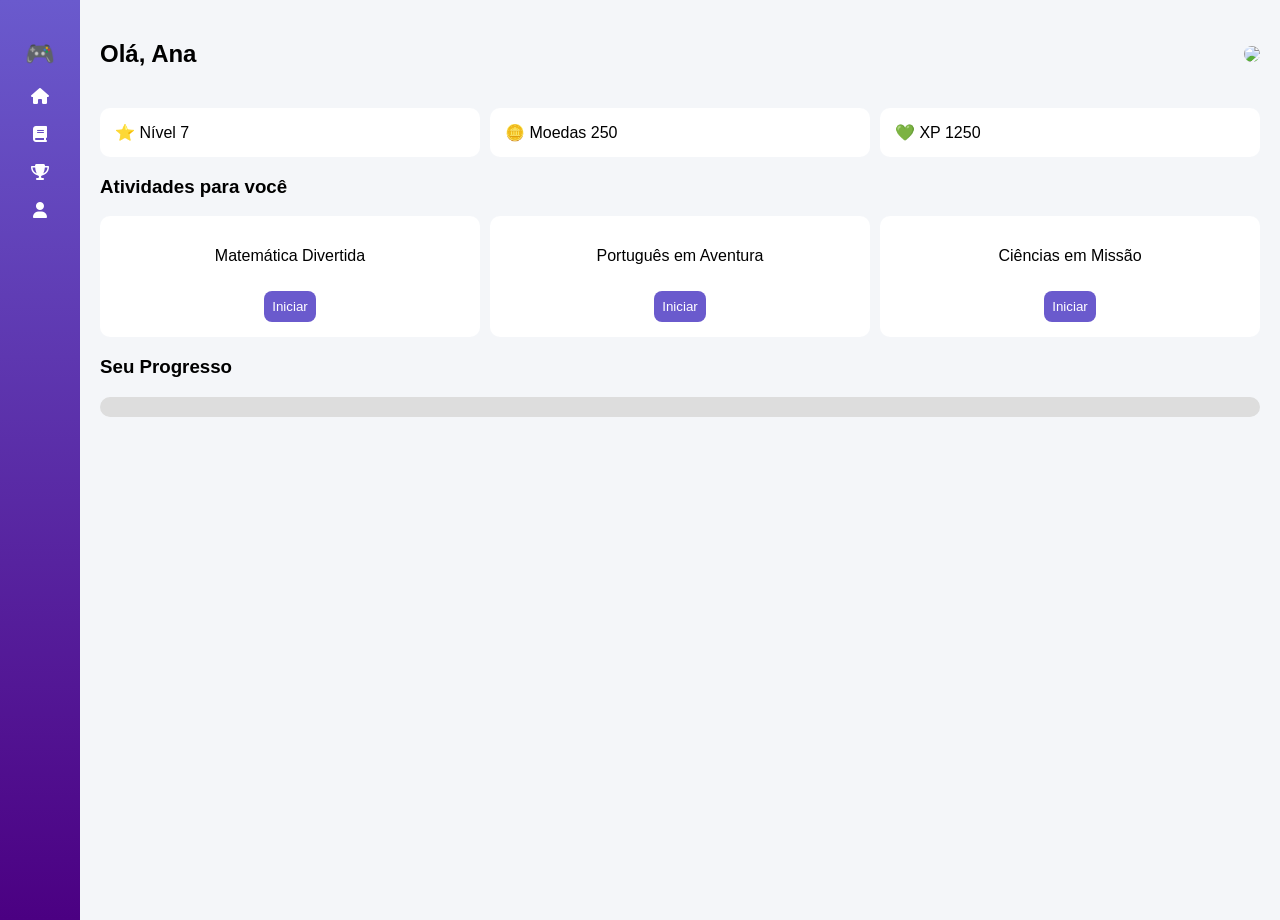
==== aluno_dashboard.html @ 71a5e29f "Adicionando dashboard, quiz e relatórios" ====
<!DOCTYPE html>
<html lang="pt-BR">

<head>
    <meta charset="UTF-8">

    <title>Dashboard do Aluno</title>

    <!-- CSS -->
    <link rel="stylesheet" href="style.css">

    <!-- FONT AWESOME -->
    <link rel="stylesheet"
    href="https://cdnjs.cloudflare.com/ajax/libs/font-awesome/6.5.0/css/all.min.css">
</head>

<body>

    <div class="layout">

        <!-- SIDEBAR -->
        <aside class="sidebar">

            <h2>🎮</h2>

            <nav>

                <!-- HOME -->
                <a href="aluno_dashboard.html">
                    <i class="fa-solid fa-house"></i>
                </a>

                <!-- QUIZ / ATIVIDADES -->
                <a href="atividade.html">
                    <i class="fa-solid fa-book"></i>
                </a>

                <!-- RELATÓRIOS -->
                <a href="relatorios.html">
                    <i class="fa-solid fa-trophy"></i>
                </a>

                <!-- PERFIL -->
                <a href="perfil.html">
                    <i class="fa-solid fa-user"></i>
                </a>

            </nav>

        </aside>

        <!-- CONTEÚDO -->
        <main class="content">

            <!-- TOPO -->
            <header class="topo">

                <h2 id="saudacao"></h2>

                <img src="https://i.pravatar.cc/40" class="avatar">

            </header>

            <!-- CARDS -->
            <section class="cards">

                <div class="card-info">
                    ⭐ Nível <span id="nivel"></span>
                </div>

                <div class="card-info">
                    🪙 Moedas <span id="moedas"></span>
                </div>

                <div class="card-info">
                    💚 XP <span id="xp"></span>
                </div>

            </section>

            <!-- ATIVIDADES -->
            <section>

                <h3>Atividades para você</h3>

                <div class="atividades">

                    <div class="atividade-card">

                        <p>Matemática Divertida</p>

                        <button onclick="ganharPontos(10)">
                            Iniciar
                        </button>

                    </div>

                    <div class="atividade-card">

                        <p>Português em Aventura</p>

                        <button onclick="ganharPontos(20)">
                            Iniciar
                        </button>

                    </div>

                    <div class="atividade-card">

                        <p>Ciências em Missão</p>

                        <button onclick="ganharPontos(30)">
                            Iniciar
                        </button>

                    </div>

                </div>

            </section>

            <!-- PROGRESSO -->
            <section>

                <h3>Seu Progresso</h3>

                <div class="barra">
                    <div id="barraProgresso"></div>
                </div>

            </section>

        </main>

    </div>

    <!-- JS -->
    <script type="module" src="js/script.js"></script>

</body>

</html>
---- style.css ----
.login-body {
    background: linear-gradient(135deg, #a18cd1, #6a5acd);
    height: 100vh;
    display: flex;
    justify-content: center;
    align-items: center;
}

.login-container{
    background: white;
    padding: 40px;
    border-radius: 15px;
    text-align: center;
    width: 300px;
}

.login-container input{
    width: 100%;
    padding: 10px;
    margin-top: 10px;
    border-radius: 8px;
    border: 1px solid #ccc;
}

.login-container button{
    width: 100%;
    margin-top: 15px;
    padding: 10px;
    background: #6a5acd;
    color: white;
    border: none;
    border-radius: 8px;
}

body {
  margin: 0;
  font-family: Arial;
  background: #f4f6f9;
}

/* LAYOUT */
.layout {
  display: flex;
}

/* SIDEBAR */
.sidebar {
  width: 80px;
  background: linear-gradient(#6a5acd, #4b0082);
  height: 100vh;
  color: white;
  text-align: center;
  padding-top: 20px;
}

.sidebar a {
  display: block;
  margin: 20px 0;
  color: white;
  text-decoration: none;
}

/* CONTEÚDO */
.content {
  flex: 1;
  padding: 20px;
}

/* TOPO */
.topo {
  display: flex;
  justify-content: space-between;
  align-items: center;
}

.avatar {
  border-radius: 50%;
}

/* CARDS */
.cards {
  display: flex;
  gap: 10px;
  margin-top: 20px;
}

.card-info {
  background: white;
  padding: 15px;
  border-radius: 10px;
  flex: 1;
}

/* ATIVIDADES */
.atividades {
  display: flex;
  gap: 10px;
  margin-top: 10px;
}

.atividade-card {
  background: white;
  padding: 15px;
  border-radius: 10px;
  flex: 1;
  text-align: center;
}

button {
  margin-top: 10px;
  padding: 8px;
  border: none;
  background: #6a5acd;
  color: white;
  border-radius: 8px;
  cursor: pointer;
}

/* PROGRESSO */
.barra {
  width: 100%;
  height: 20px;
  background: #ddd;
  border-radius: 10px;
  margin-top: 10px;
}

#barraProgresso {
  height: 100%;
  width: 0%;
  background: #4caf50;
  border-radius: 10px;
}

.quiz-body {
  margin: 0;
  font-family: Arial;
  background: linear-gradient(#14002e, #3d1366);
  height: 100vh;
  display: flex;
  justify-content: center;
  align-items: center;
}

.quiz-container {
  width: 900px;
}

/* TOPO */
.quiz-topo {
  display: flex;
  align-items: center;
  justify-content: space-between;
  color: white;
  margin-bottom: 20px;
}

.voltar {
  background: rgba(255,255,255,0.2);
  border: none;
  color: white;
  padding: 10px;
  border-radius: 50%;
}

.status,
.vidas {
  font-size: 20px;
}

.xp-container {
  width: 300px;
  height: 15px;
  background: rgba(255,255,255,0.2);
  border-radius: 10px;
}

.xp-barra {
  width: 60%;
  height: 100%;
  background: #57e389;
  border-radius: 10px;
}

/* CARD */
.quiz-card {
  background: white;
  padding: 40px;
  border-radius: 20px;
  text-align: center;
}

.nivel {
  background: #7c3aed;
  color: white;
  padding: 5px 15px;
  border-radius: 20px;
}

/* ALTERNATIVAS */
.alternativas {
  display: grid;
  grid-template-columns: 1fr 1fr;
  gap: 15px;
  margin-top: 30px;
}

.alternativas button {
  padding: 20px;
  border: 2px solid #ddd;
  border-radius: 12px;
  font-size: 20px;
  cursor: pointer;
  background: white;
}

.alternativas button:hover {
  background: #f3f3f3;
}

/* RESULTADO */
.resultado {
  margin-top: 20px;
  background: #57e389;
  color: white;
  padding: 20px;
  border-radius: 15px;
  text-align: center;
  display: none;
  font-size: 20px;
}

/* BOTÃO */
.proximo {
  width: 100%;
  margin-top: 20px;
  padding: 15px;
  border: none;
  background: #7c3aed;
  color: white;
  border-radius: 15px;
  font-size: 18px;
}

/* PROFESSOR */

.layout-professor {
  display: flex;
  background: #f4f6f9;
  min-height: 100vh;
}

/* SIDEBAR */
.sidebar-professor {
  width: 90px;
  background: #0f9d8a;
  color: white;
  text-align: center;
  padding-top: 20px;
}

.sidebar-professor nav a {
  display: block;
  margin: 30px 0;
  color: white;
  font-size: 20px;
}

/* CONTEÚDO */
.conteudo-professor {
  flex: 1;
  padding: 25px;
}

/* TOPO */
.topo-professor {
  display: flex;
  justify-content: space-between;
  align-items: center;
}

.avatar-professor {
  border-radius: 50%;
}

/* CARDS */
.cards-professor {
  display: flex;
  gap: 15px;
  margin-top: 25px;
}

.card-professor {
  background: white;
  flex: 1;
  padding: 20px;
  border-radius: 15px;
}

/* GRÁFICO */
.grafico-section {
  display: flex;
  gap: 20px;
  margin-top: 25px;
}

.grafico-card {
  background: white;
  flex: 2;
  padding: 20px;
  border-radius: 15px;
}

.grafico {
  position: relative;
  height: 250px;
  margin-top: 20px;
}

.linha {
  position: absolute;
  width: 80%;
  height: 4px;
  background: #0f9d8a;
  top: 120px;
  left: 40px;
  transform: rotate(-10deg);
}

/* PONTOS */
.ponto {
  width: 18px;
  height: 18px;
  background: #0f9d8a;
  border-radius: 50%;
  position: absolute;
}

.p1 { left: 40px; top: 180px; }
.p2 { left: 160px; top: 150px; }
.p3 { left: 280px; top: 100px; }
.p4 { left: 400px; top: 50px; }

/* ATIVIDADES */
.atividade-recente {
  background: white;
  flex: 1;
  padding: 20px;
  border-radius: 15px;
}

.atividade-item {
  background: #f3f3f3;
  padding: 12px;
  border-radius: 10px;
  margin-top: 10px;
}

.atividade-recente button {
  width: 100%;
  margin-top: 20px;
  padding: 12px;
  background: #0f9d8a;
  border: none;
  color: white;
  border-radius: 10px;
}

/* RELATÓRIOS */

.relatorio-body {
  background: #f4f6f9;
}

/* GRID CENTRAL */
.relatorio-grid {
  display: flex;
  gap: 20px;
  margin-top: 25px;
}

/* GRÁFICO */
.grafico-relatorio {
  background: white;
  flex: 2;
  padding: 20px;
  border-radius: 20px;
}

.grafico-barras {
  display: flex;
  align-items: flex-end;
  justify-content: space-around;
  height: 250px;
  margin-top: 20px;
}

.barra-item {
  text-align: center;
}

.barra-vertical {
  width: 40px;
  background: #0f9d8a;
  border-radius: 10px 10px 0 0;
}

.h1 { height: 120px; }
.h2 { height: 180px; }
.h3 { height: 150px; }
.h4 { height: 220px; }
.h5 { height: 190px; }

/* RANKING */
.ranking-card {
  background: white;
  flex: 1;
  padding: 20px;
  border-radius: 20px;
}

.ranking-item {
  background: #f3f3f3;
  padding: 12px;
  border-radius: 10px;
  margin-top: 10px;
}

/* TABELA */
.tabela-section {
  background: white;
  margin-top: 25px;
  padding: 20px;
  border-radius: 20px;
}

table {
  width: 100%;
  border-collapse: collapse;
  margin-top: 15px;
}

thead {
  background: #0f9d8a;
  color: white;
}

th,
td {
  padding: 15px;
  text-align: left;
}

tbody tr:nth-child(even) {
  background: #f3f3f3;
}
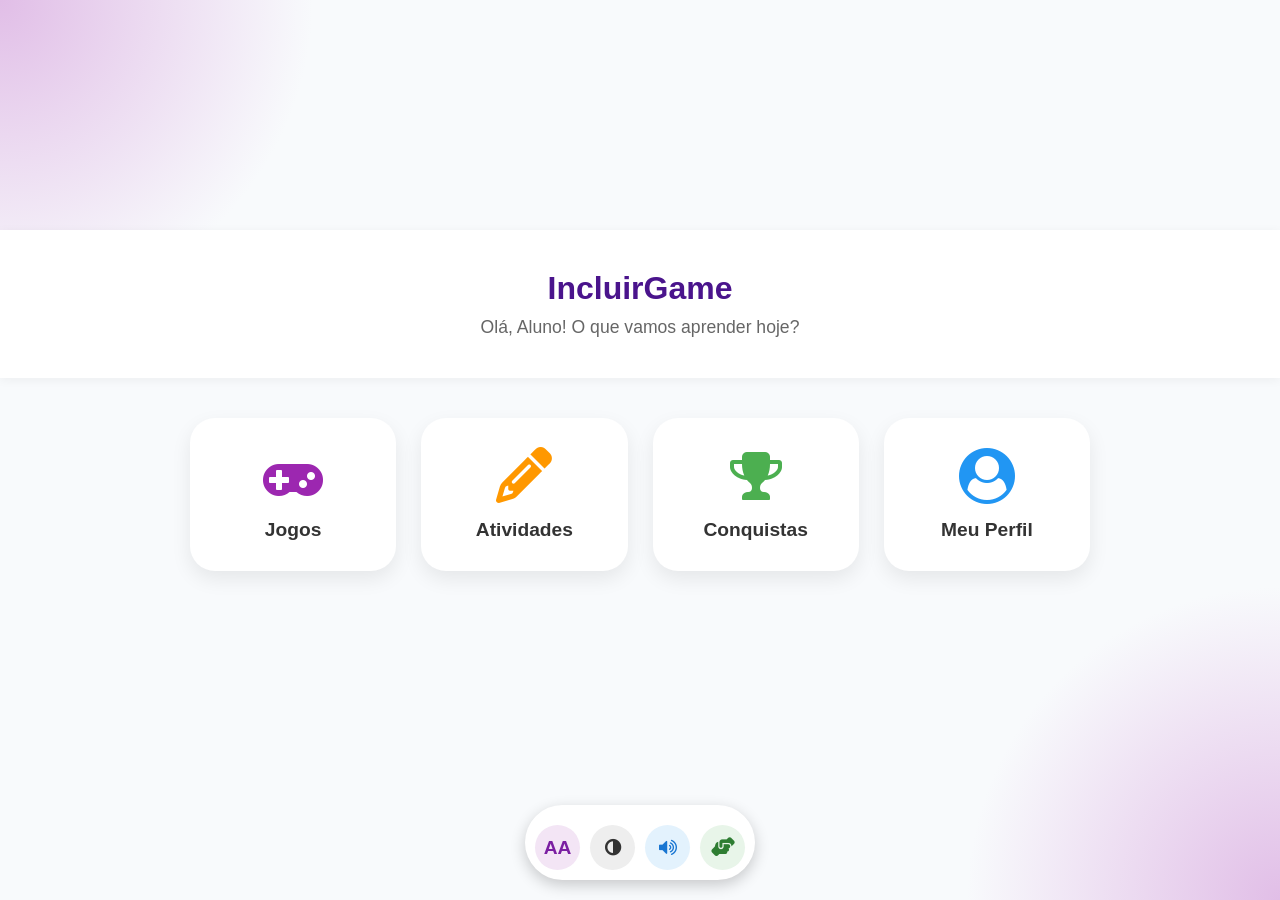
==== commit bd4cf328: "Corrige layout das páginas" ====
--- a/aluno_dashboard.html
+++ b/aluno_dashboard.html
@@ -5,138 +5,65 @@
     <meta charset="UTF-8">
 
     <title>Dashboard do Aluno</title>
-
-    <!-- CSS -->
     <link rel="stylesheet" href="style.css">
-
-    <!-- FONT AWESOME -->
     <link rel="stylesheet"
     href="https://cdnjs.cloudflare.com/ajax/libs/font-awesome/6.5.0/css/all.min.css">
+    <link rel="stylesheet" href="https://cdnjs.cloudflare.com/ajax/libs/font-awesome/4.7.0/css/font-awesome.min.css">
 </head>
+<body>
+   <header>
+    <h1>IncluirGame</h1>
+    <p>Olá, Aluno! O que vamos aprender hoje?</p>
+   </header>
 
-<body>
+   <main class="dashboard-grid">
+    <a href="jogos.html" class="card jogos">
+     <i class="fa fa-gamepad"></i>
+     <span>Jogos</span>
+    </a>
 
-    <div class="layout">
+    <a href="atividade.html" class="card atividades">
+        <i class="fa fa-pencil-alt"></i>
+        <span>Atividades</span>
+    </a>
 
-        <!-- SIDEBAR -->
-        <aside class="sidebar">
+    <a href="conquistas.html" class="card conquistas">
+        <i class="fa fa-trophy"></i>
+        <span>Conquistas</span>
+    </a>
 
-            <h2>🎮</h2>
+    <a href="meu_perfil.html" class="card perfil">
+        <i class="fa fa-user-circle"></i>
+        <span>Meu Perfil</span>
+    </a>
+   </main>
 
-            <nav>
+   <div class="footer-acc">
+       <button class="acc-btn text-size">AA</button>
+       <button class="acc-btn contrast"><i class="fa fa-adjust"></i></button>
+       <button class="acc-btn audio"><i class="fa fa-volume-up"></i></button>
+       <button class="acc-btn libras"><i class="fa fa-hands-helping"></i></button>
+   </div>
+  <!--parte de acessbilidade-->
+    <div vw class="enabled">
+    <div vw-access-button class="active"></div>
+    <div vw-plugin-wrapper>
+        <div class="vw-plugin-top-wrapper"></div>
+    </div>
+</div>
 
-                <!-- HOME -->
-                <a href="aluno_dashboard.html">
-                    <i class="fa-solid fa-house"></i>
-                </a>
-
-                <!-- QUIZ / ATIVIDADES -->
-                <a href="atividade.html">
-                    <i class="fa-solid fa-book"></i>
-                </a>
-
-                <!-- RELATÓRIOS -->
-                <a href="relatorios.html">
-                    <i class="fa-solid fa-trophy"></i>
-                </a>
-
-                <!-- PERFIL -->
-                <a href="perfil.html">
-                    <i class="fa-solid fa-user"></i>
-                </a>
-
-            </nav>
-
-        </aside>
-
-        <!-- CONTEÚDO -->
-        <main class="content">
-
-            <!-- TOPO -->
-            <header class="topo">
-
-                <h2 id="saudacao"></h2>
-
-                <img src="https://i.pravatar.cc/40" class="avatar">
-
-            </header>
-
-            <!-- CARDS -->
-            <section class="cards">
-
-                <div class="card-info">
-                    ⭐ Nível <span id="nivel"></span>
-                </div>
-
-                <div class="card-info">
-                    🪙 Moedas <span id="moedas"></span>
-                </div>
-
-                <div class="card-info">
-                    💚 XP <span id="xp"></span>
-                </div>
-
-            </section>
-
-            <!-- ATIVIDADES -->
-            <section>
-
-                <h3>Atividades para você</h3>
-
-                <div class="atividades">
-
-                    <div class="atividade-card">
-
-                        <p>Matemática Divertida</p>
-
-                        <button onclick="ganharPontos(10)">
-                            Iniciar
-                        </button>
-
-                    </div>
-
-                    <div class="atividade-card">
-
-                        <p>Português em Aventura</p>
-
-                        <button onclick="ganharPontos(20)">
-                            Iniciar
-                        </button>
-
-                    </div>
-
-                    <div class="atividade-card">
-
-                        <p>Ciências em Missão</p>
-
-                        <button onclick="ganharPontos(30)">
-                            Iniciar
-                        </button>
-
-                    </div>
-
-                </div>
-
-            </section>
-
-            <!-- PROGRESSO -->
-            <section>
-
-                <h3>Seu Progresso</h3>
-
-                <div class="barra">
-                    <div id="barraProgresso"></div>
-                </div>
-
-            </section>
-
-        </main>
-
+   <script src="js/login.js"></script>
+ <!--Avatar das libras-->
+<div vw class="enabled">
+    <div vw-access-button class="active"></div>
+    <div vw-plugin-wrapper>
+        <div class="vw-plugin-top-wrapper"></div>
     </div>
-
-    <!-- JS -->
-    <script type="module" src="js/script.js"></script>
+</div>
+<script src="https://vlibras.gov.br/app/vlibras-plugin.js"></script>
+<script>
+    new window.VLibras.Widget('https://vlibras.gov.br/app');
+</script> 
 
 </body>
-
 </html>
--- a/style.css
+++ b/style.css
@@ -1,456 +1,1163 @@
-.login-body {
-    background: linear-gradient(135deg, #a18cd1, #6a5acd);
-    height: 100vh;
+/* Configurações Globais */
+* {
+    margin: 0;
+    padding: 0;
+    box-sizing: border-box;
+    font-family: 'Poppins', sans-serif;
+}
+
+body {
+    background-color: #F3F0F7; /* Um lilás bem clarinho de fundo */
     display: flex;
     justify-content: center;
     align-items: center;
-}
-
-.login-container{
-    background: white;
-    padding: 40px;
-    border-radius: 15px;
+    height: 100vh;
+    padding: 20px;
+    background-color: #f5f5f5;
+    background-image: radial-gradient(circle at top left, #e1bee7 0%, transparent 20%),
+                      radial-gradient(circle at bottom right, #e1bee7 0%, transparent 20%);
+    background-attachment: fixed;
+}
+
+/* Container Principal */
+.login-container {
+    background-color: #ffffff;
+    width: 100%;
+    max-width: 400px;
+    padding: 40px 30px;
+    border-radius: 25px;
+    box-shadow: 0 10px 30px rgba(0, 0, 0, 0.05);
     text-align: center;
-    width: 300px;
-}
-
-.login-container input{
+}
+
+/* Logo e Texto do Topo */
+.logo img {
+    width: 120px; /* Ajuste conforme o tamanho da sua imagem */
+    margin-bottom: 10px;
+}
+
+.logo p {
+    color: #4A148C;
+    font-weight: 600;
+    font-size: 0.9rem;
+    margin-bottom: 30px;
+}
+
+/* Caixa de Login */
+.login-box h2 {
+    color: #333;
+    font-size: 1.4rem;
+    margin-bottom: 5px;
+}
+
+.subtitle {
+    color: #888;
+    font-size: 0.85rem;
+    margin-bottom: 25px;
+}
+
+/* Inputs */
+.input-container {
+    position: relative;
+    margin-bottom: 15px;
     width: 100%;
-    padding: 10px;
-    margin-top: 10px;
-    border-radius: 8px;
-    border: 1px solid #ccc;
-}
-
-.login-container button{
+}
+
+.input-container i {
+    position: absolute;
+    left: 15px;
+    top: 50%;
+    transform: translateY(-50%);
+    color: #888;
+    transition: 0.3s; /* Para o ícone mudar de cor suavemente também */
+} 
+
+.input-container input{
+  width: 100%;
+    padding: 12px 15px 12px 40px; /* Note o 40px aqui para dar espaço ao ícone */
+    border: 1px solid #DDD;
+    border-radius: 10px;
+    outline: none;
+    transition: 0.3s;
+    font-family: 'Poppins', sans-serif;
+}
+
+.input-container input:focus {
+    border-color: #7B1FA2;
+    box-shadow: 0 0 5px rgba(123, 31, 162, 0.2);
+}
+
+/* Faz o ícone ficar roxo quando o usuário clica no input */
+.input-container input:focus + i {
+    color: #7B1FA2;
+}
+/* Botão Entrar */
+button {
     width: 100%;
-    margin-top: 15px;
-    padding: 10px;
-    background: #6a5acd;
+    padding: 12px;
+    background-color: #6A1B9A; /* Roxo principal */
     color: white;
     border: none;
-    border-radius: 8px;
-}
-
-body {
-  margin: 0;
-  font-family: Arial;
-  background: #f4f6f9;
-}
-
-/* LAYOUT */
-.layout {
-  display: flex;
-}
-
-/* SIDEBAR */
-.sidebar {
-  width: 80px;
-  background: linear-gradient(#6a5acd, #4b0082);
-  height: 100vh;
-  color: white;
-  text-align: center;
-  padding-top: 20px;
-}
-
-.sidebar a {
-  display: block;
-  margin: 20px 0;
-  color: white;
-  text-decoration: none;
-}
-
-/* CONTEÚDO */
-.content {
-  flex: 1;
-  padding: 20px;
-}
-
-/* TOPO */
-.topo {
-  display: flex;
-  justify-content: space-between;
-  align-items: center;
-}
-
-.avatar {
-  border-radius: 50%;
-}
-
-/* CARDS */
-.cards {
-  display: flex;
-  gap: 10px;
-  margin-top: 20px;
-}
-
-.card-info {
-  background: white;
-  padding: 15px;
-  border-radius: 10px;
-  flex: 1;
-}
-
-/* ATIVIDADES */
-.atividades {
-  display: flex;
-  gap: 10px;
-  margin-top: 10px;
-}
-
-.atividade-card {
-  background: white;
-  padding: 15px;
-  border-radius: 10px;
-  flex: 1;
-  text-align: center;
-}
-
-button {
-  margin-top: 10px;
-  padding: 8px;
-  border: none;
-  background: #6a5acd;
-  color: white;
-  border-radius: 8px;
-  cursor: pointer;
-}
-
-/* PROGRESSO */
-.barra {
-  width: 100%;
-  height: 20px;
-  background: #ddd;
-  border-radius: 10px;
-  margin-top: 10px;
-}
-
-#barraProgresso {
-  height: 100%;
-  width: 0%;
-  background: #4caf50;
-  border-radius: 10px;
-}
-
-.quiz-body {
-  margin: 0;
-  font-family: Arial;
-  background: linear-gradient(#14002e, #3d1366);
-  height: 100vh;
-  display: flex;
-  justify-content: center;
-  align-items: center;
-}
-
-.quiz-container {
-  width: 900px;
-}
-
-/* TOPO */
-.quiz-topo {
-  display: flex;
-  align-items: center;
-  justify-content: space-between;
-  color: white;
-  margin-bottom: 20px;
-}
-
-.voltar {
-  background: rgba(255,255,255,0.2);
-  border: none;
-  color: white;
-  padding: 10px;
-  border-radius: 50%;
-}
-
-.status,
-.vidas {
-  font-size: 20px;
-}
-
-.xp-container {
-  width: 300px;
-  height: 15px;
-  background: rgba(255,255,255,0.2);
-  border-radius: 10px;
-}
-
-.xp-barra {
-  width: 60%;
-  height: 100%;
-  background: #57e389;
-  border-radius: 10px;
-}
-
-/* CARD */
-.quiz-card {
-  background: white;
-  padding: 40px;
-  border-radius: 20px;
-  text-align: center;
-}
-
-.nivel {
-  background: #7c3aed;
-  color: white;
-  padding: 5px 15px;
-  border-radius: 20px;
-}
-
-/* ALTERNATIVAS */
-.alternativas {
-  display: grid;
-  grid-template-columns: 1fr 1fr;
-  gap: 15px;
-  margin-top: 30px;
-}
-
-.alternativas button {
-  padding: 20px;
-  border: 2px solid #ddd;
-  border-radius: 12px;
-  font-size: 20px;
-  cursor: pointer;
-  background: white;
-}
-
-.alternativas button:hover {
-  background: #f3f3f3;
-}
-
-/* RESULTADO */
-.resultado {
-  margin-top: 20px;
-  background: #57e389;
-  color: white;
-  padding: 20px;
-  border-radius: 15px;
-  text-align: center;
-  display: none;
-  font-size: 20px;
-}
-
-/* BOTÃO */
-.proximo {
-  width: 100%;
-  margin-top: 20px;
-  padding: 15px;
-  border: none;
-  background: #7c3aed;
-  color: white;
-  border-radius: 15px;
-  font-size: 18px;
-}
-
-/* PROFESSOR */
-
-.layout-professor {
-  display: flex;
-  background: #f4f6f9;
-  min-height: 100vh;
-}
-
-/* SIDEBAR */
-.sidebar-professor {
-  width: 90px;
-  background: #0f9d8a;
-  color: white;
-  text-align: center;
-  padding-top: 20px;
-}
-
-.sidebar-professor nav a {
-  display: block;
-  margin: 30px 0;
-  color: white;
-  font-size: 20px;
-}
-
-/* CONTEÚDO */
-.conteudo-professor {
-  flex: 1;
-  padding: 25px;
-}
-
-/* TOPO */
-.topo-professor {
-  display: flex;
-  justify-content: space-between;
-  align-items: center;
-}
-
-.avatar-professor {
-  border-radius: 50%;
-}
-
-/* CARDS */
-.cards-professor {
-  display: flex;
-  gap: 15px;
-  margin-top: 25px;
-}
-
-.card-professor {
-  background: white;
-  flex: 1;
-  padding: 20px;
-  border-radius: 15px;
-}
-
-/* GRÁFICO */
-.grafico-section {
-  display: flex;
-  gap: 20px;
-  margin-top: 25px;
-}
-
-.grafico-card {
-  background: white;
-  flex: 2;
-  padding: 20px;
-  border-radius: 15px;
-}
-
-.grafico {
-  position: relative;
-  height: 250px;
-  margin-top: 20px;
-}
-
-.linha {
-  position: absolute;
-  width: 80%;
-  height: 4px;
-  background: #0f9d8a;
-  top: 120px;
-  left: 40px;
-  transform: rotate(-10deg);
-}
-
-/* PONTOS */
-.ponto {
-  width: 18px;
-  height: 18px;
-  background: #0f9d8a;
-  border-radius: 50%;
-  position: absolute;
-}
-
-.p1 { left: 40px; top: 180px; }
-.p2 { left: 160px; top: 150px; }
-.p3 { left: 280px; top: 100px; }
-.p4 { left: 400px; top: 50px; }
-
-/* ATIVIDADES */
-.atividade-recente {
-  background: white;
-  flex: 1;
-  padding: 20px;
-  border-radius: 15px;
-}
-
-.atividade-item {
-  background: #f3f3f3;
-  padding: 12px;
-  border-radius: 10px;
-  margin-top: 10px;
-}
-
-.atividade-recente button {
-  width: 100%;
-  margin-top: 20px;
-  padding: 12px;
-  background: #0f9d8a;
-  border: none;
-  color: white;
-  border-radius: 10px;
-}
-
-/* RELATÓRIOS */
-
-.relatorio-body {
-  background: #f4f6f9;
-}
-
-/* GRID CENTRAL */
-.relatorio-grid {
-  display: flex;
-  gap: 20px;
-  margin-top: 25px;
-}
-
-/* GRÁFICO */
-.grafico-relatorio {
-  background: white;
-  flex: 2;
-  padding: 20px;
-  border-radius: 20px;
-}
-
-.grafico-barras {
-  display: flex;
-  align-items: flex-end;
-  justify-content: space-around;
-  height: 250px;
-  margin-top: 20px;
-}
-
-.barra-item {
-  text-align: center;
-}
-
-.barra-vertical {
-  width: 40px;
-  background: #0f9d8a;
-  border-radius: 10px 10px 0 0;
-}
-
-.h1 { height: 120px; }
-.h2 { height: 180px; }
-.h3 { height: 150px; }
-.h4 { height: 220px; }
-.h5 { height: 190px; }
-
-/* RANKING */
-.ranking-card {
-  background: white;
-  flex: 1;
-  padding: 20px;
-  border-radius: 20px;
-}
-
-.ranking-item {
-  background: #f3f3f3;
-  padding: 12px;
-  border-radius: 10px;
-  margin-top: 10px;
-}
-
-/* TABELA */
-.tabela-section {
-  background: white;
-  margin-top: 25px;
-  padding: 20px;
-  border-radius: 20px;
-}
-
-table {
-  width: 100%;
-  border-collapse: collapse;
-  margin-top: 15px;
-}
-
-thead {
-  background: #0f9d8a;
-  color: white;
-}
-
-th,
-td {
-  padding: 15px;
-  text-align: left;
-}
-
-tbody tr:nth-child(even) {
-  background: #f3f3f3;
-}+    border-radius: 10px;
+    font-size: 1rem;
+    font-weight: 600;
+    cursor: pointer;
+    transition: background 0.3s;
+    margin-top: 10px;
+}
+
+button:hover {
+    background-color: #4A148C;
+}
+
+/* Link de Esqueceu a Senha / Cadastro (Opcional) */
+.login-box a {
+    display: block;
+    margin-top: 15px;
+    color: #7B1FA2;
+    text-decoration: none;
+    font-size: 0.8rem;
+}
+/* Texto de descrição no rodapé */
+.footer-description {
+    font-size: 0.75rem;
+    color: #666;
+    margin: 25px 0 15px;
+    line-height: 1.4;
+}
+
+/* Container dos botões */
+.accessibility-bar {
+    display: flex;
+    justify-content: center;
+    gap: 12px; /* Espaço entre os botões */
+    margin-top: 10px;
+}
+
+/* Estilo base dos botões redondos */
+.acc-btn {
+    width: 40px;
+    height: 40px;
+    border-radius: 50%;
+    border: none;
+    display: flex;
+    align-items: center;
+    justify-content: center;
+    cursor: pointer;
+    transition: transform 0.2s, background-color 0.3s;
+    font-size: 1.1rem;
+}
+
+/* Cores específicas baseadas na imagem */
+.acc-btn.libras { background-color: #E1BEE7; color: #4A148C; }
+.acc-btn.text-size { background-color: #F3E5F5; color: #7B1FA2; }
+.acc-btn.audio { background-color: #C8E6C9; color: #2E7D32; } /* Verde suave */
+.acc-btn.contrast { background-color: #CFD8DC; color: #37474F; }
+
+/* Efeito ao passar o mouse */
+.acc-btn:hover {
+    transform: scale(1.1);
+    filter: brightness(0.9);
+}
+
+/* Classe para Alto Contraste */
+body.alto-contraste {
+    background: #000 !important;
+}
+
+body.alto-contraste .login-container {
+    background: #000 !important;
+    border: 2px solid #ffff00 !important;
+    color: #ffff00 !important;
+}
+
+body.alto-contraste h2, 
+body.alto-contraste p,
+body.alto-contraste i {
+    color: #ffff00 !important;
+}
+
+body.alto-contraste button {
+    background: #ffff00 !important;
+    color: #000 !important;
+}
+
+/* Classe para aumentar a fonte */
+.fonte-grande {
+    font-size: 1.25rem !important; /* Aumenta o tamanho base */
+}
+
+/* Esconde o bonequinho azul padrão do VLibras */
+div[vw-access-button] {
+    display: none !important;
+}
+/*aluno_dashboard*/
+/*Estilização geral do aluno_dashboard*/
+* {
+            margin: 0;
+            padding: 0;
+            box-sizing: border-box;
+            font-family: 'Segoe UI', Tahoma, Geneva, Verdana, sans-serif;
+        }
+
+        body {
+            background-color: #f4f7f6;
+            display: flex;
+            flex-direction: column;
+            align-items: center;
+            min-height: 100vh;
+        }
+
+        /* Cabeçalho da Dashboard */
+        header {
+            width: 100%;
+            padding: 40px 20px;
+            text-align: center;
+            background-color: #fff;
+            box-shadow: 0 2px 10px rgba(0,0,0,0.05);
+            margin-bottom: 40px;
+        }
+
+        header h1 {
+            color: #4A148C;
+            font-size: 2rem;
+            margin-bottom: 10px;
+        }
+
+        header p {
+            color: #666;
+            font-size: 1.1rem;
+        }
+
+        /* Grid de Cards */
+        .dashboard-grid {
+            display: grid;
+            grid-template-columns: repeat(auto-fit, minmax(200px, 1fr));
+            gap: 25px;
+            width: 90%;
+            max-width: 900px;
+            padding-bottom: 100px; /* Espaço para o rodapé não cobrir */
+        }
+
+        /* Estilo Individual do Card */
+        .card {
+            background: white;
+            border-radius: 25px;
+            padding: 30px;
+            display: flex;
+            flex-direction: column;
+            align-items: center;
+            justify-content: center;
+            text-decoration: none;
+            transition: all 0.3s ease;
+            box-shadow: 0 8px 20px rgba(0,0,0,0.08);
+            border: none;
+            cursor: pointer;
+        }
+
+        .card i {
+            font-size: 3.5rem;
+            margin-bottom: 15px;
+            transition: transform 0.3s ease;
+        }
+
+        .card span {
+            font-size: 1.2rem;
+            font-weight: 700;
+            color: #333;
+        }
+
+        /* Efeito de Hover (Passar o mouse) */
+        .card:hover {
+            transform: translateY(-10px);
+            box-shadow: 0 12px 25px rgba(0,0,0,0.15);
+        }
+
+        .card:hover i {
+            transform: scale(1.1);
+        }
+
+        /* Cores dos Ícones e Bordas (Baseado na sua imagem) */
+        .card.jogos i { color: #9c27b0; } /* Roxo */
+        .card.atividades i { color: #ff9800; } /* Laranja */
+        .card.conquistas i { color: #4caf50; } /* Verde */
+        .card.perfil i { color: #2196f3; } /* Azul */
+
+        /* Rodapé de Acessibilidade (Igual ao da Login) */
+        .footer-acc {
+            position: fixed;
+            bottom: 20px;
+            background: #fff;
+            padding: 10px 20px;
+            border-radius: 50px;
+            box-shadow: 0 4px 15px rgba(0,0,0,0.2);
+            display: flex;
+            gap: 15px;
+        }
+
+        .acc-btn {
+            width: 45px;
+            height: 45px;
+            border-radius: 50%;
+            border: none;
+            background: #4A148C;
+            color: white;
+            cursor: pointer;
+            font-size: 1.2rem;
+            display: flex;
+            align-items: center;
+            justify-content: center;
+            transition: 0.3s;
+        }
+
+        .acc-btn:hover {
+            background: #7B1FA2;
+            transform: scale(1.1);
+        }
+
+        /* Responsividade para Celular */
+        @media (max-width: 600px) {
+            .dashboard-grid {
+                grid-template-columns: 1fr 1fr; /* 2 colunas no celular */
+                gap: 15px;
+            }
+            .card { padding: 20px; }
+            .card i { font-size: 2.5rem; }
+        }
+/*Atividade style*/
+/* style geral */
+        body {
+            margin: 0;
+            padding: 0;
+            font-family: 'Segoe UI', Tahoma, Geneva, Verdana, sans-serif;
+            background-color: #f0f2f5; /* Fundo cinza claro para destacar os cards */
+            display: flex;
+            flex-direction: column;
+            align-items: center;
+            min-height: 100vh;
+        }
+
+        /* cabeçalho */
+        .header-atividades {
+            width: 100%;
+            text-align: center;
+            padding: 40px 0;
+            background-color: #ffffff;
+            box-shadow: 0 2px 10px rgba(0,0,0,0.05);
+            margin-bottom: 30px;
+        }
+
+        .header-atividades h2 {
+            color: #4A148C;
+            margin: 0;
+            font-size: 2rem;
+        }
+
+        .header-atividades p {
+            color: #666;
+            margin-top: 5px;
+        }
+
+        /* container cards */
+        .atividades-container {
+            display: grid;
+            grid-template-columns: repeat(auto-fit, minmax(350px, 1fr));
+            gap: 20px;
+            width: 90%;
+            max-width: 1000px; /* Impede que os cards fiquem gigantes */
+            padding-bottom: 100px;
+        }
+
+        /* o card */
+        .atividade-card {
+            background: #ffffff;
+            border-radius: 20px;
+            padding: 25px;
+            display: flex;
+            align-items: center;
+            justify-content: space-between;
+            box-shadow: 0 6px 15px rgba(0,0,0,0.06);
+            border-left: 12px solid #ccc; /* Cor padrão */
+            transition: transform 0.3s ease;
+        }
+
+        .atividade-card:hover {
+            transform: translateY(-5px);
+        }
+
+        /* agrupamento + icone */
+        .card-left {
+            display: flex;
+            align-items: center;
+            gap: 20px;
+        }
+
+        .icon-box {
+            font-size: 2rem;
+            width: 50px;
+            text-align: center;
+        }
+
+        .info-box h3 {
+            margin: 0;
+            font-size: 1.2rem;
+            color: #333;
+        }
+
+        .info-box p {
+            margin: 5px 0 0;
+            font-size: 0.9rem;
+            color: #888;
+        }
+
+        /* cores por materia */
+        .matematica { border-left-color: #0004ff; }
+        .matematica .icon-box { color: #0004ff; }
+
+        .portugues { border-left-color: #E91E63; }
+        .portugues .icon-box { color: #E91E63; }
+
+        .historia {border-left-color:rgb(220, 20, 20);}
+        .historia .icon-box {color: rgb(220, 20, 20);}
+
+        .geografia {border-left-color:darkgreen;}
+        .geografia .icon-box{color: darkgreen;}
+        
+        .ciencias {border-left-color: #FF9800;}
+        .ciencias .icon-box{color:#FF9800;}
+
+        /* botão iniciar */
+        .btn-iniciar {
+            background-color: #4A148C;
+            color: white;
+            border: none;
+            padding: 12px 25px;
+            border-radius: 12px;
+            font-weight: bold;
+            cursor: pointer;
+            transition: background 0.3s;
+        }
+
+        .btn-iniciar:hover {
+            background-color: #7B1FA2;
+        }
+
+        /* acessibilidade */
+        .footer-acc {
+            position: fixed;
+            bottom: 20px;
+            display: flex;
+            gap: 10px;
+            background: white;
+            padding: 10px;
+            border-radius: 50px;
+            box-shadow: 0 5px 15px rgba(0,0,0,0.2);
+        }
+
+        .acc-btn {
+            width: 45px;
+            height: 45px;
+            border-radius: 50%;
+            border: none;
+            background: #4A148C;
+            color: white;
+            cursor: pointer;
+        }
+/*Aulas STYLE*/
+  :root {
+      --verde-principal: #16a394;
+      --fundo: #f8fafc;
+      --texto-escuro: #1e293b;
+      --branco: #ffffff;
+      --roxo-botao: #4c1d95; /* Cor baseada na sua imagem de atividades */
+    }
+
+    * { box-sizing: border-box; margin: 0; padding: 0; font-family: 'Poppins', sans-serif; }
+    body { background-color: var(--fundo); }
+
+    .layout-atividade { display: flex; flex-direction: column; min-height: 100vh; }
+
+    /* BARRA SUPERIOR DE PROGRESSO */
+    .header-atividade {
+      background: var(--branco);
+      padding: 15px 40px;
+      display: flex;
+      justify-content: space-between;
+      align-items: center;
+      box-shadow: 0 2px 10px rgba(0,0,0,0.05);
+      position: sticky;
+      top: 0;
+      z-index: 100;
+    }
+    .btn-sair { color: var(--texto-escuro); text-decoration: none; font-weight: 600; display: flex; align-items: center; gap: 8px; }
+
+    /* ÁREA DO CONTEÚDO (O CORAÇÃO DO TEMPLATE) */
+    .container-aula {
+      flex: 1;
+      max-width: 1000px;
+      margin: 30px auto;
+      width: 90%;
+    }
+
+    .card-aula {
+      background: var(--branco);
+      border-radius: 25px;
+      overflow: hidden;
+      box-shadow: 0 10px 30px rgba(0,0,0,0.05);
+      padding: 40px;
+    }
+
+    .badge-materia {
+      display: inline-block;
+      padding: 5px 15px;
+      border-radius: 8px;
+      color: white;
+      font-size: 12px;
+      font-weight: 700;
+      margin-bottom: 15px;
+      text-transform: uppercase;
+    }
+
+    .video-placeholder {
+      width: 100%;
+      aspect-ratio: 16 / 9;
+      background: #000;
+      border-radius: 15px;
+      margin: 20px 0;
+      display: flex;
+      align-items: center;
+      justify-content: center;
+      color: white;
+    }
+
+    .texto-aula { line-height: 1.8; color: var(--texto-escuro); font-size: 16px; }
+
+    /* RODAPÉ DE NAVEGAÇÃO */
+    .footer-aula {
+      background: var(--branco);
+      padding: 20px 40px;
+      display: flex;
+      justify-content: space-between;
+      align-items: center;
+      border-top: 1px solid #e2e8f0;
+    }
+    .btn-acao {
+      padding: 12px 25px;
+      border-radius: 12px;
+      border: none;
+      font-weight: 600;
+      cursor: pointer;
+      transition: 0.3s;
+    }
+    .btn-voltar { background: #f1f5f9; color: var(--texto-escuro); }
+    .btn-proximo { background: var(--roxo-botao); color: white; }
+    .btn-proximo:hover { transform: scale(1.05); }
+
+    /*conquista STYLE*/
+     :root {
+            --roxo-escuro: #4A148C;
+            --verde-principal: #16a394;
+            --amarelo-ouro: #FFD700;
+            --fundo: #f8fafc;
+            --branco: #ffffff;
+        }
+
+        body {
+            margin: 0; padding: 0;
+            font-family: 'Poppins', sans-serif;
+            background-color: var(--fundo);
+            display: flex; flex-direction: column; align-items: center;
+            min-height: 100vh;
+        }
+
+        /* Cabeçalho */
+        .header-conquistas {
+            width: 100%; text-align: center; padding: 40px 0;
+            background-color: var(--branco); box-shadow: 0 2px 10px rgba(0,0,0,0.05);
+            margin-bottom: 30px; position: relative;
+        }
+
+        .header-conquistas h2 { color: var(--roxo-escuro); margin: 0; font-size: 2.2rem; }
+
+        .btn-voltar {
+            position: absolute; left: 30px; top: 50%; transform: translateY(-50%);
+            color: var(--roxo-escuro); font-size: 1.5rem; text-decoration: none;
+        }
+
+        /* Container de Status (Moedas e Fogo) */
+        .status-container {
+            display: grid; grid-template-columns: repeat(auto-fit, minmax(200px, 1fr));
+            gap: 20px; width: 90%; max-width: 900px; margin-bottom: 40px;
+        }
+
+        .status-card {
+            background: var(--branco); padding: 20px; border-radius: 25px;
+            display: flex; align-items: center; gap: 20px;
+            box-shadow: 0 5px 15px rgba(0,0,0,0.05);
+        }
+
+        .status-card i { font-size: 2.5rem; }
+        .status-info h4 { margin: 0; font-size: 0.9rem; color: #666; }
+        .status-info p { margin: 0; font-size: 1.8rem; font-weight: 700; color: var(--roxo-escuro); }
+
+        /* Grid de Medalhas */
+        .medalhas-section { width: 90%; max-width: 900px; padding-bottom: 120px; }
+        .medalhas-section h3 { color: var(--roxo-escuro); margin-bottom: 25px; border-bottom: 2px solid #ddd; padding-bottom: 10px; }
+
+        .medalhas-grid {
+            display: grid; grid-template-columns: repeat(auto-fill, minmax(180px, 1fr));
+            gap: 20px;
+        }
+
+        .medalha-card {
+            background: var(--branco); padding: 25px 15px; border-radius: 20px;
+            text-align: center; box-shadow: 0 4px 10px rgba(0,0,0,0.05);
+            transition: 0.3s;
+        }
+
+        .medalha-card.bloqueada { opacity: 0.5; filter: grayscale(100%); }
+        .medalha-card:not(.bloqueada):hover { transform: scale(1.05); border: 2px solid var(--verde-principal); }
+
+        .medalha-icon {
+            width: 80px; height: 80px; border-radius: 50%;
+            background: #f1f5f9; display: flex; align-items: center; justify-content: center;
+            margin: 0 auto 15px; font-size: 2.5rem;
+        }
+
+        .medalha-card h4 { margin: 0; font-size: 1rem; color: var(--roxo-escuro); }
+        .medalha-card p { margin: 5px 0 0; font-size: 0.8rem; color: #888; }
+
+        /* Acessibilidade */
+        .accessibility-bar {
+            position: fixed; bottom: 20px; background: white;
+            padding: 10px 20px; border-radius: 50px;
+            display: flex; gap: 15px; box-shadow: 0 5px 20px rgba(0,0,0,0.2);
+            z-index: 1000;
+        }
+        .acc-btn {
+            width: 45px; height: 45px; border-radius: 50%; border: none;
+            background: var(--roxo-escuro); color: white; cursor: pointer;
+            display: flex; align-items: center; justify-content: center;
+        }
+/*Criar Atividade STYLE*/
+:root {
+      --verde-principal: #16a394;
+      --fundo: #f8fafc;
+      --texto-escuro: #1e293b;
+      --cinza-texto: #64748b;
+      --cinza-claro: #e2e8f0;
+      --branco: #ffffff;
+    }
+
+    * { box-sizing: border-box; margin: 0; padding: 0; font-family: 'Poppins', sans-serif; }
+    body { background-color: var(--fundo); color: var(--texto-escuro); }
+    
+    .layout-professor { display: flex; min-height: 100vh; }
+
+    /* SIDEBAR MANTIDA */
+    .sidebar-professor {
+      width: 100px;
+      background-color: var(--verde-principal);
+      display: flex;
+      flex-direction: column;
+      align-items: center;
+      padding: 20px 0;
+      border-radius: 0 25px 25px 0;
+    }
+    .sidebar-professor a {
+      color: rgba(255, 255, 255, 0.7);
+      text-decoration: none;
+      font-size: 10px;
+      display: flex;
+      flex-direction: column;
+      align-items: center;
+      padding: 20px 0;
+      width: 100%;
+    }
+
+    /* CONTEÚDO PRINCIPAL */
+    .conteudo-professor { flex: 1; padding: 40px; display: flex; flex-direction: column; align-items: center; }
+
+    /* CONTAINER DO FORMULÁRIO */
+    .container-criar {
+      background: var(--branco);
+      width: 100%;
+      max-width: 900px;
+      border-radius: 30px;
+      padding: 40px;
+      box-shadow: 0 10px 30px rgba(0,0,0,0.05);
+    }
+
+    /* HEADER DO FORM */
+    .header-form { display: flex; align-items: center; gap: 20px; margin-bottom: 30px; }
+    .btn-voltar-circulo {
+      width: 45px;
+      height: 45px;
+      border-radius: 15px;
+      border: 1px solid var(--cinza-claro);
+      display: flex;
+      align-items: center;
+      justify-content: center;
+      color: var(--verde-principal);
+      text-decoration: none;
+      transition: 0.3s;
+    }
+    .btn-voltar-circulo:hover { background: var(--verde-principal); color: white; }
+
+    .header-text h2 { font-size: 24px; font-weight: 700; }
+    .header-text p { color: var(--cinza-texto); font-size: 14px; }
+
+    /* CAMPOS DE ENTRADA */
+    .form-grid { display: grid; grid-template-columns: 2fr 1fr; gap: 20px; margin-bottom: 25px; }
+    
+    label { display: block; font-weight: 600; font-size: 14px; margin-bottom: 8px; color: var(--texto-escuro); }
+    
+    input, select, textarea {
+      width: 100%;
+      padding: 12px 15px;
+      border: 1.5px solid var(--cinza-claro);
+      border-radius: 12px;
+      background: #fcfcfc;
+      outline: none;
+      font-size: 14px;
+      transition: 0.3s;
+    }
+    input:focus, select:focus, textarea:focus { border-color: var(--verde-principal); }
+
+    /* SELEÇÃO DE TIPO E DIFICULDADE (CHIPS) */
+    .selection-group { margin-bottom: 25px; }
+    .chips-container { display: flex; gap: 15px; flex-wrap: wrap; }
+    
+    .chip {
+      flex: 1;
+      min-width: 120px;
+      padding: 12px;
+      border: 1.5px solid var(--cinza-claro);
+      border-radius: 15px;
+      display: flex;
+      align-items: center;
+      justify-content: center;
+      gap: 10px;
+      cursor: pointer;
+      background: white;
+      transition: 0.3s;
+      font-weight: 500;
+      font-size: 14px;
+    }
+    .chip i { font-size: 18px; }
+    
+    /* Cores dos ícones conforme a imagem */
+    .chip .fa-gamepad { color: #16a394; }
+    .chip .fa-circle-question { color: #64748b; }
+    .chip .fa-video { color: #8b5cf6; }
+    .chip .fa-trophy { color: #f59e0b; }
+
+    /* Dificuldade */
+    .chip .fa-dumbbell { color: #22c55e; } /* Fácil */
+    .chip .fa-bolt { color: #eab308; }     /* Médio */
+    .chip .fa-fire { color: #ef4444; }     /* Difícil */
+
+    .chip:hover, .chip.active {
+      border-color: var(--verde-principal);
+      background: #f0fdfa;
+    }
+
+    /* BOTÕES DE AÇÃO */
+    .footer-actions {
+      display: flex;
+      justify-content: flex-end;
+      gap: 15px;
+      margin-top: 30px;
+    }
+    .btn {
+      padding: 12px 35px;
+      border-radius: 12px;
+      font-weight: 600;
+      cursor: pointer;
+      transition: 0.3s;
+      border: none;
+    }
+    .btn-cancelar {
+      background: transparent;
+      border: 1.5px solid var(--verde-principal);
+      color: var(--verde-principal);
+    }
+    .btn-salvar {
+      background: var(--verde-principal);
+      color: white;
+    }
+    .btn:hover { opacity: 0.8; transform: translateY(-2px); }
+
+/*jogos STYLE*/
+ :root {
+            --roxo-escuro: #4A148C;
+            --roxo-claro: #7B1FA2;
+            --fundo: #f0f2f5;
+            --branco: #ffffff;
+            --verde-sucesso: #2e7d32;
+        }
+
+        body {
+            margin: 0;
+            padding: 0;
+            font-family: 'Poppins', sans-serif;
+            background-color: var(--fundo);
+            display: flex;
+            flex-direction: column;
+            align-items: center;
+            min-height: 100vh;
+        }
+
+        /* Cabeçalho seguindo o padrão de atividade.html */
+        .header-jogos {
+            width: 100%;
+            text-align: center;
+            padding: 40px 0;
+            background-color: var(--branco);
+            box-shadow: 0 2px 10px rgba(0,0,0,0.05);
+            margin-bottom: 30px;
+        }
+
+        .header-jogos h2 {
+            color: var(--roxo-escuro);
+            margin: 0;
+            font-size: 2.2rem;
+        }
+
+        .header-jogos p {
+            color: #666;
+            margin-top: 10px;
+        }
+
+        /* Grid de Jogos */
+        .jogos-container {
+            width: 90%;
+            max-width: 1100px;
+            display: grid;
+            grid-template-columns: repeat(auto-fit, minmax(300px, 1fr));
+            gap: 25px;
+            padding-bottom: 100px; /* Espaço para a barra de acessibilidade */
+        }
+
+        .jogo-card {
+            background: var(--branco);
+            border-radius: 20px;
+            overflow: hidden;
+            box-shadow: 0 4px 15px rgba(0,0,0,0.1);
+            transition: transform 0.3s ease;
+            display: flex;
+            flex-direction: column;
+        }
+
+        .jogo-card:hover {
+            transform: translateY(-10px);
+        }
+
+        .jogo-banner {
+            height: 160px;
+            background: linear-gradient(135deg, var(--roxo-claro), var(--roxo-escuro));
+            display: flex;
+            align-items: center;
+            justify-content: center;
+            color: white;
+            font-size: 4rem;
+        }
+
+        .jogo-info {
+            padding: 20px;
+            text-align: center;
+        }
+
+        .jogo-info h3 {
+            margin: 0;
+            color: var(--roxo-escuro);
+            font-size: 1.3rem;
+        }
+
+        .jogo-info p {
+            color: #777;
+            font-size: 0.9rem;
+            margin: 10px 0 20px;
+        }
+
+        .btn-jogar {
+            display: inline-block;
+            background-color: var(--roxo-escuro);
+            color: white;
+            padding: 12px 30px;
+            border-radius: 50px;
+            text-decoration: none;
+            font-weight: 600;
+            transition: 0.3s;
+        }
+
+        .btn-jogar:hover {
+            background-color: var(--verde-sucesso);
+            box-shadow: 0 5px 15px rgba(0,0,0,0.2);
+        }
+
+        /* Barra de Acessibilidade identica à sua atividade.html */
+        .accessibility-bar {
+            position: fixed;
+            bottom: 20px;
+            background: rgba(255, 255, 255, 0.9);
+            padding: 10px 20px;
+            border-radius: 50px;
+            display: flex;
+            gap: 15px;
+            box-shadow: 0 4px 20px rgba(0,0,0,0.15);
+            backdrop-filter: blur(5px);
+        }
+
+        .acc-btn {
+            width: 45px;
+            height: 45px;
+            border-radius: 50%;
+            border: none;
+            cursor: pointer;
+            display: flex;
+            align-items: center;
+            justify-content: center;
+            font-size: 1.2rem;
+            transition: 0.3s;
+        }
+
+        .acc-btn.libras { background-color: #e8f5e9; color: #2e7d32; }
+        .acc-btn.text-size { background-color: #f3e5f5; color: #7b1fa2; }
+        .acc-btn.audio { background-color: #e3f2fd; color: #1976d2; }
+        .acc-btn.contrast { background-color: #eee; color: #333; }
+
+        .acc-btn:hover { transform: scale(1.1); }
+
+        /*meu perfil STYLE*/
+:root {
+      --verde-principal: #16a394;
+      --fundo: #f8fafc;
+      --texto-escuro: #1e293b;
+      --cinza-texto: #64748b;
+      --branco: #ffffff;
+      --borda: #e2e8f0;
+    }
+
+    * { box-sizing: border-box; margin: 0; padding: 0; font-family: 'Poppins', sans-serif; }
+    body { background-color: var(--fundo); color: var(--texto-escuro); overflow-x: hidden; }
+    
+    .layout-sistema { display: flex; min-height: 100vh; }
+
+    /* SIDEBAR */
+    .sidebar-global {
+      width: 100px; background-color: var(--verde-principal);
+      display: flex; flex-direction: column; align-items: center;
+      padding: 20px 0; border-radius: 0 25px 25px 0;
+    }
+    .sidebar-global a {
+      color: rgba(255, 255, 255, 0.7); text-decoration: none;
+      font-size: 10px; display: flex; flex-direction: column;
+      align-items: center; padding: 20px 0; width: 100%;
+    }
+
+    /* CONTEÚDO */
+    .conteudo-principal { flex: 1; padding: 40px; display: flex; justify-content: center; }
+
+    .card-perfil {
+      background: var(--branco); width: 100%; max-width: 850px;
+      border-radius: 30px; padding: 40px; box-shadow: 0 10px 40px rgba(0,0,0,0.04);
+    }
+
+    /* TOPO E FOTO */
+    .topo-perfil { display: flex; align-items: center; gap: 30px; margin-bottom: 30px; border-bottom: 1px solid #f1f5f9; padding-bottom: 30px; }
+    
+    .area-foto { position: relative; width: 130px; height: 130px; cursor: pointer; }
+    .foto-usuario { width: 100%; height: 100%; border-radius: 50%; border: 4px solid var(--verde-principal); object-fit: cover; transition: 0.3s; }
+    .area-foto:hover .foto-usuario { opacity: 0.8; }
+    
+    .camera-icon {
+      position: absolute; bottom: 5px; right: 5px;
+      background: var(--verde-principal); color: white;
+      width: 38px; height: 38px; border-radius: 50%;
+      display: flex; align-items: center; justify-content: center;
+      border: 3px solid white;
+    }
+
+    /* GALERIA DE AVATARES */
+    .galeria-container {
+      margin-bottom: 30px;
+      background: #fdfdfd;
+      padding: 20px;
+      border-radius: 20px;
+      border: 1px dashed var(--verde-principal);
+    }
+    .galeria-container h4 { font-size: 14px; margin-bottom: 15px; color: var(--verde-principal); }
+    .lista-avatares { display: flex; gap: 12px; flex-wrap: wrap; }
+    .avatar-item {
+      width: 55px; height: 55px; border-radius: 50%;
+      cursor: pointer; border: 2px solid transparent; transition: 0.2s;
+    }
+    .avatar-item:hover { transform: scale(1.1); border-color: var(--verde-principal); }
+    .avatar-item.selected { border-color: var(--verde-principal); background: #e0f2f1; }
+
+    /* FORMULÁRIO */
+    .form-grid { display: grid; grid-template-columns: 1fr 1fr; gap: 20px; }
+    .full { grid-column: span 2; }
+    .campo { display: flex; flex-direction: column; gap: 5px; }
+    .campo label { font-size: 13px; font-weight: 600; color: var(--cinza-texto); }
+    .campo input {
+      padding: 12px; border-radius: 12px; border: 1.5px solid var(--borda);
+      background: #fcfcfc; outline: none;
+    }
+    .campo input:focus { border-color: var(--verde-principal); }
+
+    .footer-perfil { margin-top: 30px; display: flex; justify-content: flex-end; gap: 15px; }
+    .btn { padding: 12px 30px; border-radius: 10px; font-weight: 600; cursor: pointer; border: none; }
+    .btn-salvar { background: var(--verde-principal); color: white; }
+    .btn-cancelar { background: #f1f5f9; color: var(--cinza-texto); }
+
+    /*professor dashboard STYLE*/
+
+  :root {
+      --verde-principal: #16a394;
+      --fundo: #f8fafc;
+      --texto-escuro: #1e293b;
+      --cinza-texto: #64748b;
+      --branco: #ffffff;
+    }
+
+    * { box-sizing: border-box; margin: 0; padding: 0; font-family: 'Poppins', sans-serif; }
+    body { background-color: var(--fundo); color: var(--texto-escuro); }
+    .layout-professor { display: flex; min-height: 100vh; }
+
+    /* SIDEBAR */
+    .sidebar-professor {
+      width: 100px;
+      background-color: var(--verde-principal);
+      display: flex;
+      flex-direction: column;
+      align-items: center;
+      padding: 20px 0;
+      border-radius: 0 25px 25px 0;
+      gap: 20px;
+    }
+    .sidebar-professor nav { display: flex; flex-direction: column; gap: 15px; width: 100%; }
+    .sidebar-professor a {
+      color: rgba(255, 255, 255, 0.7);
+      text-decoration: none;
+      font-size: 10px;
+      display: flex;
+      flex-direction: column;
+      align-items: center;
+      padding: 15px 0;
+      transition: 0.3s;
+    }
+    .sidebar-professor a i { font-size: 24px; margin-bottom: 5px; }
+    .sidebar-professor a.active { color: white; background-color: rgba(255, 255, 255, 0.1); border-left: 4px solid white; }
+
+    /* CONTEÚDO */
+    .conteudo-professor { flex: 1; padding: 40px; }
+    .topo-professor { display: flex; justify-content: space-between; align-items: center; margin-bottom: 30px; }
+    .avatar-professor { width: 70px; height: 70px; border-radius: 50%; border: 3px solid var(--verde-principal); object-fit: cover; }
+
+    /* CARDS */
+    .cards-professor { display: grid; grid-template-columns: repeat(4, 1fr); gap: 20px; margin-bottom: 30px; }
+    .card-professor { background: var(--branco); padding: 25px; border-radius: 20px; box-shadow: 0 4px 15px rgba(0,0,0,0.05); }
+    .card-professor h3 { font-size: 14px; color: var(--cinza-texto); margin-bottom: 10px; }
+    .card-professor h1 { font-size: 32px; }
+
+    /* GRID INFERIOR */
+    .sessao-inferior { display: grid; grid-template-columns: 2fr 1fr; gap: 25px; }
+    .bloco-branco { background: var(--branco); padding: 30px; border-radius: 25px; box-shadow: 0 4px 15px rgba(0,0,0,0.05); }
+    .bloco-branco h3 { margin-bottom: 20px; font-size: 18px; }
+
+    /* ATIVIDADES */
+    .atividade-item { display: flex; align-items: center; gap: 15px; padding: 15px; margin-bottom: 10px; border-radius: 15px; background: #fdfdfd; border: 1px solid #f1f5f9; }
+    .icone-atividade { width: 40px; height: 40px; border-radius: 10px; display: flex; align-items: center; justify-content: center; color: white; }
+    .btn-ver-todas { width: 100%; padding: 12px; margin-top: 15px; border-radius: 12px; border: 2px solid var(--verde-principal); background: transparent; color: var(--verde-principal); font-weight: 600; cursor: pointer; transition: 0.3s; }
+    
+    .bg-azul { background-color: #3b82f6; }
+    .bg-verde { background-color: #22c55e; }
+    .bg-roxo { background-color: #8b5cf6; }
+
+    /*relatorios STYLE*/
+    :root {
+      --verde-principal: #16a394;
+      --fundo: #f8fafc;
+      --texto-escuro: #1e293b;
+      --cinza-texto: #64748b;
+      --branco: #ffffff;
+      --verde-barra: #22c55e;
+      --amarelo-barra: #eab308;
+    }
+
+    * { box-sizing: border-box; margin: 0; padding: 0; font-family: 'Poppins', sans-serif; }
+    body { background-color: var(--fundo); color: var(--texto-escuro); }
+    .layout-professor { display: flex; min-height: 100vh; }
+
+    /* SIDEBAR */
+    .sidebar-professor {
+      width: 100px;
+      background-color: var(--verde-principal);
+      display: flex;
+      flex-direction: column;
+      align-items: center;
+      padding: 20px 0;
+      border-radius: 0 25px 25px 0;
+    }
+    .sidebar-professor a {
+      color: rgba(255, 255, 255, 0.7);
+      text-decoration: none;
+      font-size: 10px;
+      display: flex;
+      flex-direction: column;
+      align-items: center;
+      padding: 20px 0;
+      width: 100%;
+    }
+
+    /* CONTEÚDO */
+    .conteudo-professor { flex: 1; padding: 40px; display: flex; flex-direction: column; align-items: center; }
+
+    .container-relatorio {
+      background: var(--branco);
+      width: 100%;
+      max-width: 900px;
+      border-radius: 30px;
+      padding: 40px;
+      box-shadow: 0 10px 30px rgba(0,0,0,0.05);
+    }
+
+    /* HEADER */
+    .header-relatorio { display: flex; align-items: center; gap: 20px; margin-bottom: 30px; }
+    .btn-voltar-circulo {
+      width: 45px; height: 45px; border-radius: 15px; border: 1.5px solid #e2e8f0;
+      display: flex; align-items: center; justify-content: center; color: var(--verde-principal);
+      text-decoration: none; transition: 0.3s;
+    }
+
+    .selecao-aluno { margin-bottom: 30px; display: flex; align-items: center; gap: 15px; }
+    .selecao-aluno select {
+      padding: 10px 20px; border-radius: 12px; border: 1.5px solid #e2e8f0;
+      background: #fcfcfc; outline: none; width: 250px; font-weight: 500;
+    }
+
+    /* CARDS DE MÉTRICAS */
+    .grid-metricas { display: grid; grid-template-columns: repeat(4, 1fr); gap: 15px; margin-bottom: 35px; }
+    .card-metrica {
+      background: white; border: 1.5px solid #f1f5f9; padding: 20px; border-radius: 20px;
+      text-align: left; position: relative;
+    }
+    .card-metrica p { font-size: 11px; color: var(--cinza-texto); font-weight: 600; margin-bottom: 5px; }
+    .card-metrica h4 { font-size: 24px; font-weight: 700; }
+    .card-metrica i { position: absolute; right: 15px; bottom: 20px; font-size: 18px; }
+
+    /* SEÇÃO DE DESEMPENHO */
+    .sessao-detalhes { background: #fafafa; border-radius: 20px; padding: 25px; }
+    .sessao-detalhes h3 { font-size: 16px; margin-bottom: 20px; }
+
+    .item-progresso { margin-bottom: 20px; }
+    .info-progresso { display: flex; justify-content: space-between; margin-bottom: 8px; font-size: 13px; font-weight: 600; }
+    
+    .barra-externa { width: 100%; height: 12px; background: #eef2f6; border-radius: 10px; overflow: hidden; }
+    .barra-interna { height: 100%; border-radius: 10px; transition: 1s ease-in-out; }
+
+    /* Cores das barras */
+    .bg-verde { background-color: var(--verde-barra); }
+    .bg-amarelo { background-color: var(--amarelo-barra); }
